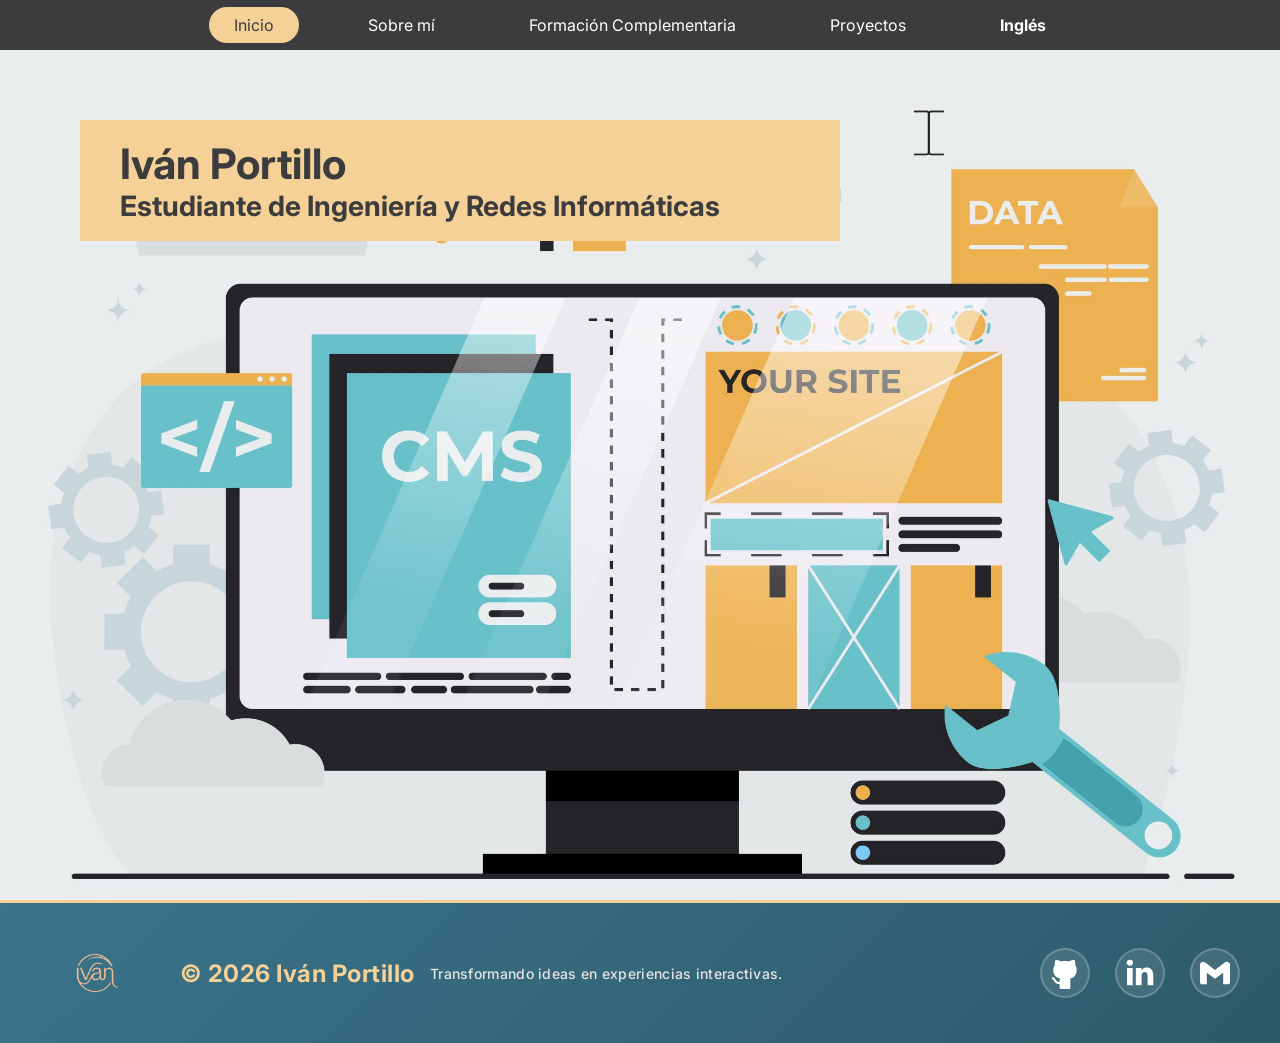
==== index.html @ 142f63dd "Primer commit de mi portafolio" ====
<!DOCTYPE html>
<html lang="es">
<head>
<meta charset="UTF-8">
<meta name="viewport" content="width=device-width, initial-scale=1.0">

<title>Portafolio</title>

<link href="https://fonts.googleapis.com/css2?family=Inter:wght@300;400;600;700&display=swap" rel="stylesheet">

<link rel="stylesheet" href="estilos/estilos.css">
</head>

<body class="homepage">

<header class="navegacion">

<nav class="menu">

<a href="index.html" class="activo">Inicio</a>
<a href="sobre-mi.html">Sobre mí</a>
<a href="formacion.html">Formación Complementaria</a>
<a href="proyectos.html">Proyectos</a>
<a href="index-en.html" class="lang-toggle" style="margin-left: 20px; font-weight: bold;">Inglés</a>

</nav>

</header>


<section id="inicio" class="seccion_inicio">

<div class="contenedor_inicio">

    <img src="imag/profile.png" alt="Profile" style="position: absolute; top: 20px; right: 20px; width: 80px; height: 80px; border-radius: 50%;">

    <div class="nombre">
    <h1>Iván Portillo</h1>
    <p>Estudiante de Ingeniería y Redes Informáticas</p>
    </div>

    <img src="imag/4849356.jpg" class="imagen_inicio">

</div>

</section>

<footer class="footer_pagina">

<div class="footer_contenedor">
    <div class="footer_info">
        <img src="imag/profile.png" alt="Profile" style="height: 60px; width: auto; border-radius: 50%; margin-right: 15px; vertical-align: middle;">
        <h3 class="footer_nombre">© 2026 Iván Portillo</h3>
        <p class="footer_slogan">Transformando ideas en experiencias interactivas.</p>
    </div>

    <div class="footer_enlaces">
        <a id="btn-github" class="btn-red-social" href="https://github.com/Ivan-Jr" title="GitHub">
            <svg width="32px" height="32px" viewBox="0 0 15 15" fill="currentColor" xmlns="http://www.w3.org/2000/svg">
            <path d="M9.35762 2.14496C8.13548 1.86102 6.86444 1.86102 5.6423 2.14497C4.93642 1.71169 4.39704 1.51286 4.00502 1.42909C3.79189 1.38354 3.62296 1.37216 3.4959 1.37556C3.43249 1.37725 3.38001 1.38261 3.33821 1.38905C3.31733 1.39226 3.29919 1.39573 3.28375 1.39911C3.27603 1.4008 3.26899 1.40247 3.26264 1.40408L3.25362 1.40643L3.2495 1.40756L3.24753 1.40811L3.24563 1.40865C3.24562 1.40865 3.24563 1.40864 3.24563 1.40865C3.2452 1.40884 3.24731 1.41452 3.38299 1.88895L3.24563 1.40865C3.1036 1.44926 2.9868 1.55061 2.92657 1.68549C2.75841 2.06202 2.66657 2.46816 2.65635 2.88041C2.64875 3.18677 2.68634 3.49199 2.76743 3.78633C2.55433 4.04445 2.3807 4.33349 2.25276 4.64407C2.08484 5.05173 1.99894 5.4885 1.99998 5.92939C2.00011 7.48194 2.45815 8.52582 3.23873 9.19657C3.78563 9.66653 4.45048 9.91658 5.11619 10.0598C5.00626 10.3652 4.97773 10.6883 4.99998 11.0176V11.6158C4.59263 11.7015 4.31135 11.6744 4.11082 11.6082C3.85884 11.525 3.66566 11.3578 3.48139 11.1175C3.38806 10.9959 3.30208 10.8623 3.21179 10.7161L3.15448 10.6228C3.08377 10.5073 3.00746 10.3828 2.93045 10.2692C2.73964 9.9878 2.45813 9.63616 2.00195 9.51639L1.51834 9.38942L1.2644 10.3566L1.74801 10.4836C1.82746 10.5045 1.93204 10.5786 2.10279 10.8304C2.16553 10.9229 2.22538 11.0206 2.29372 11.1321C2.31518 11.1671 2.33753 11.2036 2.36102 11.2417C2.45488 11.3936 2.56253 11.5627 2.68796 11.7262C2.94119 12.0563 3.28597 12.389 3.79742 12.5578C4.14883 12.6738 4.54603 12.7016 4.99998 12.6319V14.5C4.99998 14.7761 5.22384 15 5.49998 15H9.49998C9.77613 15 9.99998 14.7761 9.99998 14.5V10.9375C9.99998 10.6217 9.98623 10.333 9.89735 10.0636C10.5597 9.92381 11.2193 9.67353 11.7626 9.20319C12.5429 8.52773 13 7.47445 13 5.9125L13 5.91089C12.9975 5.13212 12.7242 4.38197 12.2325 3.78635C12.3136 3.492 12.3512 3.18678 12.3436 2.88041C12.3334 2.46816 12.2416 2.06202 12.0734 1.68549C12.0131 1.55057 11.8963 1.44921 11.7542 1.40861L11.6169 1.88937C11.7542 1.40861 11.7528 1.40821 11.7523 1.40807L11.7504 1.40752L11.7462 1.4064L11.7372 1.40405C11.7309 1.40245 11.7238 1.40078 11.7161 1.39909C11.7007 1.39571 11.6826 1.39225 11.6617 1.38904C11.6199 1.38261 11.5674 1.37725 11.504 1.37556C11.3769 1.37216 11.2079 1.38354 10.9947 1.42908C10.6026 1.51286 10.0633 1.71168 9.35762 2.14496Z"/>
            </svg>
        </a>

        <a id="btn-linkedin" class="btn-red-social" href="https://www.linkedin.com/in/iván-portillo-8489853b6?utm_source=share_via&utm_content=profile&utm_medium=member_android" title="LinkedIn">
            <svg fill="currentColor" width="32px" height="32px" viewBox="-2 -2 24 24" xmlns="http://www.w3.org/2000/svg" preserveAspectRatio="xMinYMin" class="jam jam-linkedin"><path d='M19.959 11.719v7.379h-4.278v-6.885c0-1.73-.619-2.91-2.167-2.91-1.182 0-1.886.796-2.195 1.565-.113.275-.142.658-.142 1.043v7.187h-4.28s.058-11.66 0-12.869h4.28v1.824l-.028.042h.028v-.042c.568-.875 1.583-2.126 3.856-2.126 2.815 0 4.926 1.84 4.926 5.792zM2.421.026C.958.026 0 .986 0 2.249c0 1.235.93 2.224 2.365 2.224h.028c1.493 0 2.42-.989 2.42-2.224C4.787.986 3.887.026 2.422.026zM.254 19.098h4.278V6.229H.254v12.869z' /></svg>
        </a>

        <a id="btn-correo" class="btn-red-social" href="mailto:portilloivan919@gmail.com" title="Email">
            <svg fill="currentColor" width="32px" height="32px" viewBox="0 0 32 32" version="1.1" xmlns="http://www.w3.org/2000/svg">
            <title>gmail</title>
            <path d="M30.996 7.824v17.381c0 0 0 0 0 0.001 0 1.129-0.915 2.044-2.044 2.044-0 0-0 0-0.001 0h-4.772v-11.587l-8.179 6.136-8.179-6.136v11.588h-4.772c0 0 0 0-0 0-1.129 0-2.044-0.915-2.044-2.044 0-0 0-0.001 0-0.001v0-17.381c0-0 0-0.001 0-0.001 0-1.694 1.373-3.067 3.067-3.067 0.694 0 1.334 0.231 1.848 0.619l-0.008-0.006 10.088 7.567 10.088-7.567c0.506-0.383 1.146-0.613 1.84-0.613 1.694 0 3.067 1.373 3.067 3.067v0z"></path>
            </svg>
        </a>
    </div>
</div>

</footer>

<script src="scripts.js"></script>

</body>
</html>
---- estilos/estilos.css ----
:root{
    --blanco:#FFFFFF;
    --negro:#3C3B3D;
    --amarillo:#F5D197;
    --azul:#3A748A;
    --gris-suave:#F2EFEB;
}

*{
    margin:0;
    padding:0;
    box-sizing:border-box;
    font-family:'Inter',sans-serif;
}

body{
    background-image: url("../imag/Fondo_all.png");
    background-position: center;
    background-repeat: no-repeat;
    background-attachment: fixed;
    background-size: cover;
    background-color: #fff;
    color:var(--negro);
    min-height:100vh;
}

html, body{
    min-height:100%;
}

body.homepage{
    background-image: none !important;
    background-color: #fff !important;
}

/* NAV */

.navegacion{
    background:var(--negro);
    padding:15px;
    display:flex;
    justify-content:center;
    position:fixed;
    width:100%;
    top:0;
    z-index:1000;
}

.menu a{
    color:white;
    text-decoration:none;
    margin:0 20px;
    padding:8px 25px;
    border-radius:20px;
}

.menu .activo{
    background:var(--amarillo);
    color:var(--negro);
}

/* INICIO */

.seccion_inicio{
    height:100vh;
    display:flex;
    flex-direction:column;
    justify-content:space-between;
    position:relative;
    overflow:hidden;
}

.contenedor_inicio{
    position:relative;
    height:100%;
    display:flex;
    align-items:center;
    padding-left:80px;
}

.nombre{
    position:absolute;
    left:80px;
    top:120px;
    background:var(--amarillo);
    padding:18px 120px 18px 40px;
    font-weight:700;
    font-size:28px;
    z-index:2;
}

.imagen_inicio{
    position:absolute;
    top:-40px;
    left:0;
    display:flex;
    justify-content:center !important;
    align-items:center;
    width:100%;
    z-index:0;
}

.footer_pagina{
    background:linear-gradient(135deg, var(--azul) 0%, #2d5a6a 100%);
    color:white;
    display:flex;
    justify-content:center;
    align-items:center;
    padding:40px;
    z-index:20;
    border-top:3px solid var(--amarillo);
    width:100%;
}

.footer_contenedor{
    display:flex;
    justify-content:space-between;
    align-items:center;
    gap:60px;
    max-width:1200px;
    width:100%;
}

.footer_info{
    display:flex;
    align-items:center;
    gap:15px;
}

.footer_info img{
    height: 70px;
    width: auto;
    border-radius: 50%;
    display: block;
}

.footer_nombre{
    font-size:24px;
    font-weight:700;
    color:var(--amarillo);
    margin:0;
    letter-spacing:0.5px;
}

.footer_slogan{
    font-size:14px;
    font-weight:500;
    color:#E8E4E0;
    margin:0;
    letter-spacing:0.3px;
}

.footer_enlaces{
    display:flex;
    gap:25px;
    align-items:center;
}

.btn-red-social{
    display:flex;
    align-items:center;
    justify-content:center;
    width:50px;
    height:50px;
    background:rgba(255,255,255,0.1);
    border:2px solid rgba(255,255,255,0.2);
    border-radius:50%;
    cursor:pointer;
    transition:all 0.3s ease;
    color:white;
    text-decoration:none;
}

.btn-red-social:hover{
    background:var(--amarillo);
    color:var(--azul);
    border-color:var(--amarillo);
    transform:translateY(-3px);
    box-shadow:0 8px 20px rgba(245, 209, 151, 0.3);
}

.btn-red-social svg{
    display:flex;
    align-items:center;
    justify-content:center;
}

@media(max-width:768px){
    .footer_contenedor{
        flex-direction:column;
        gap:30px;
        text-align:center;
    }
    
    .footer_pagina{
        padding:30px 20px;
    }
    
    .footer_enlaces{
        justify-content:center;
    }
}

/* SOBRE MI */

.seccion_sobremi{
    background:transparent;
    padding:90px 7% 65px;
    position:relative;
    overflow:hidden;
}

.titulo_superior_sobre{
    display:flex;
    justify-content:flex-end;
    margin-bottom:38px;
}

.titulo_seccion{
    background:var(--amarillo);
    color:var(--negro);
    padding:14px 30px;
    border-radius:16px;
    font-size:18px;
    font-weight:800;
    letter-spacing:0.5px;
}

.sobre_principal{
    display:grid;
    grid-template-columns:340px minmax(320px, 1fr);
    gap:58px;
    align-items:center;
}

.sobre_visual{
    position:relative;
    width:340px;
    height:340px;
}

.bloque_amarillo{
    position:absolute;
    top:20px;
    left:34px;
    width:258px;
    height:252px;
    background:var(--amarillo);
    z-index:1;
}

.bloque_azul{
    position:absolute;
    left:0;
    bottom:18px;
    width:312px;
    height:135px;
    background:var(--azul);
    border-radius:14px;
    z-index:1;
}

.marco_foto{
    position:absolute;
    top:52px;
    left:18px;
    width:235px;
    height:235px;
    background:var(--blanco);
    border-radius:34px;
    overflow:hidden;
    z-index:3;
    box-shadow:0 10px 30px rgba(0,0,0,0.08);
}

.marco_foto img{
    width:100%;
    height:100%;
    object-fit:cover;
}

.btn-descargar-cv{
    position:absolute;
    left:80px;
    bottom:32px;
    z-index:4;
    background:#E7E7E7;
    color:var(--negro);
    text-decoration:none;
    padding:10px 28px;
    border-radius:6px;
    font-size:15px;
    font-weight:500;
    transition:0.25s ease;
}

.btn-descargar-cv:hover{
    transform:translateY(-2px);
    background:var(--blanco);
}

.sobre_texto{
    max-width:560px;
    background:rgba(255, 255, 255, 0.88);
    padding:24px;
    border-radius:12px;
    backdrop-filter:blur(4px);
}

.sobre_texto h3{
    color:#355968;
    font-size:22px;
    margin-bottom:16px;
    font-weight:700;
}

.sobre_texto p{
    font-size:clamp(14px, 2vw, 22px);
    line-height:1.18;
    max-width:560px;
}

.sobre_texto_inferior{
    margin-top:42px;
    max-width:1090px;
    font-size: 1.4rem !important;
    background:rgba(255, 255, 255, 0.88);
    padding:28px;
    border-radius:12px;
    backdrop-filter:blur(4px);
}

.sobre_texto_inferior p{
    line-height:1.28;
    margin-bottom:4px;
}

.franja_sobre{
    width:88%;
    height:42px;
    background:var(--azul);
    margin-top:48px;
}

/* BLOQUES GENERALES */

.seccion_rol,
.seccion_habilidades,
.seccion_valor{
    padding:85px 7%;
}

.seccion_rol{
    background:transparent;
}

.seccion_habilidades{
    background:transparent;
}

.seccion_valor{
    background:transparent;
}

.encabezado_bloque{
    margin-bottom:34px;
    background:rgba(255, 255, 255, 0.88);
    padding:16px 20px;
    border-radius:12px;
    backdrop-filter:blur(4px);
    width:fit-content;
}

.etiqueta_bloque{
    display:inline-block;
    background:var(--amarillo);
    color:var(--negro);
    padding:8px 16px;
    border-radius:999px;
    font-size:13px;
    font-weight:700;
    letter-spacing:0.6px;
    margin-bottom:14px;
}

.encabezado_bloque h2{
    font-size:34px;
    line-height:1.1;
    color:var(--negro);
}

/* ROL */

.grid_rol{
    display:grid;
    grid-template-columns:repeat(auto-fit, minmax(230px, 1fr));
    gap:24px;
}

.card_rol{
    background:var(--blanco);
    border-radius:22px;
    padding:28px 24px;
    border:1px solid rgba(60,59,61,0.08);
    box-shadow:0 14px 28px rgba(0,0,0,0.05);
    transition:0.28s ease;
}

.card_rol:hover{
    transform:translateY(-6px);
}

.numero_rol{
    width:50px;
    height:50px;
    background:var(--amarillo);
    color:var(--negro);
    border-radius:14px;
    display:flex;
    align-items:center;
    justify-content:center;
    font-weight:800;
    margin-bottom:18px;
}

.card_rol h3{
    color:var(--azul);
    font-size:20px;
    margin-bottom:12px;
}

.card_rol p{
    font-size:15px;
    line-height:1.65;
    color:var(--negro);
}

/* HABILIDADES */

.grid_habilidades{
    display:grid;
    grid-template-columns:repeat(auto-fit, minmax(250px, 1fr));
    gap:24px;
}

.card_habilidad{
    background:var(--blanco);
    border-radius:22px;
    padding:26px 22px;
    box-shadow:0 14px 28px rgba(0,0,0,0.05);
    border-top:6px solid var(--azul);
}

.card_habilidad:nth-child(even){
    border-top:6px solid var(--amarillo);
}

.card_habilidad h3{
    color:var(--negro);
    font-size:20px;
    margin-bottom:18px;
}

.lista_tags{
    list-style:none;
    display:flex;
    flex-wrap:wrap;
    gap:12px;
}

.lista_tags li{
    background:#F5F5F5;
    border:1px solid rgba(60,59,61,0.08);
    border-radius:999px;
    padding:10px 14px;
    font-size:14px;
    color:var(--negro);
}

/* VALOR */

.grid_valor{
    display:grid;
    grid-template-columns:repeat(auto-fit, minmax(260px, 1fr));
    gap:24px;
}

.card_valor{
    background:linear-gradient(180deg, rgba(245,209,151,0.35) 0%, rgba(255,255,255,1) 100%);
    border:1px solid rgba(60,59,61,0.08);
    border-radius:22px;
    padding:28px 24px;
    box-shadow:0 12px 26px rgba(0,0,0,0.05);
}

.card_valor h3{
    color:var(--azul);
    font-size:20px;
    margin-bottom:12px;
}

.card_valor p{
    font-size:15px;
    line-height:1.7;
}

/* RESPONSIVE */

@media (max-width: 980px){

    .sobre_principal{
        grid-template-columns:1fr;
        gap:40px;
    }

    .sobre_visual{
        margin:0 auto;
    }

    .sobre_texto{
        max-width:100%;
    }

    .sobre_texto p{
        max-width:100%;
    }

    .franja_sobre{
        width:100%;
    }
}

@media (max-width: 768px){

    .contenedor_inicio{
        padding-left:30px;
    }

    .nombre{
        left:30px;
        padding:16px 70px 16px 24px;
        font-size:22px;
    }

    .footer_inicio{
        flex-direction:column;
        gap:20px;
        align-items:flex-start;
    }

    .rol{
        font-size:22px;
    }

    .seccion_sobremi,
    .seccion_rol,
    .seccion_habilidades,
    .seccion_valor{
        padding:80px 5%;
    }

    .titulo_superior_sobre{
        justify-content:center;
    }

    .titulo_seccion{
        font-size:16px;
        text-align:center;
    }

    .sobre_visual{
        width:300px;
        height:320px;
    }

    .bloque_amarillo{
        width:230px;
        height:230px;
        left:30px;
    }

    .bloque_azul{
        width:280px;
        height:125px;
    }

    .marco_foto{
        width:210px;
        height:210px;
    }

    .btn-descargar-cv{
        left:70px;
        bottom:30px;
    }

    .encabezado_bloque h2{
        font-size:28px;
    }
}

@media (max-width: 480px){

    .menu a{
        margin:0 8px;
        padding:8px 16px;
    }

    .sobre_visual{
        transform:scale(0.92);
        transform-origin:center;
        margin-left:auto;
        margin-right:auto;
    }

    .sobre_texto p{
        font-size:18px;
        line-height:1.3;
    }

    .sobre_texto_inferior p{
        font-size:17px;
    }

    .encabezado_bloque h2{
        font-size:24px;
    }
}
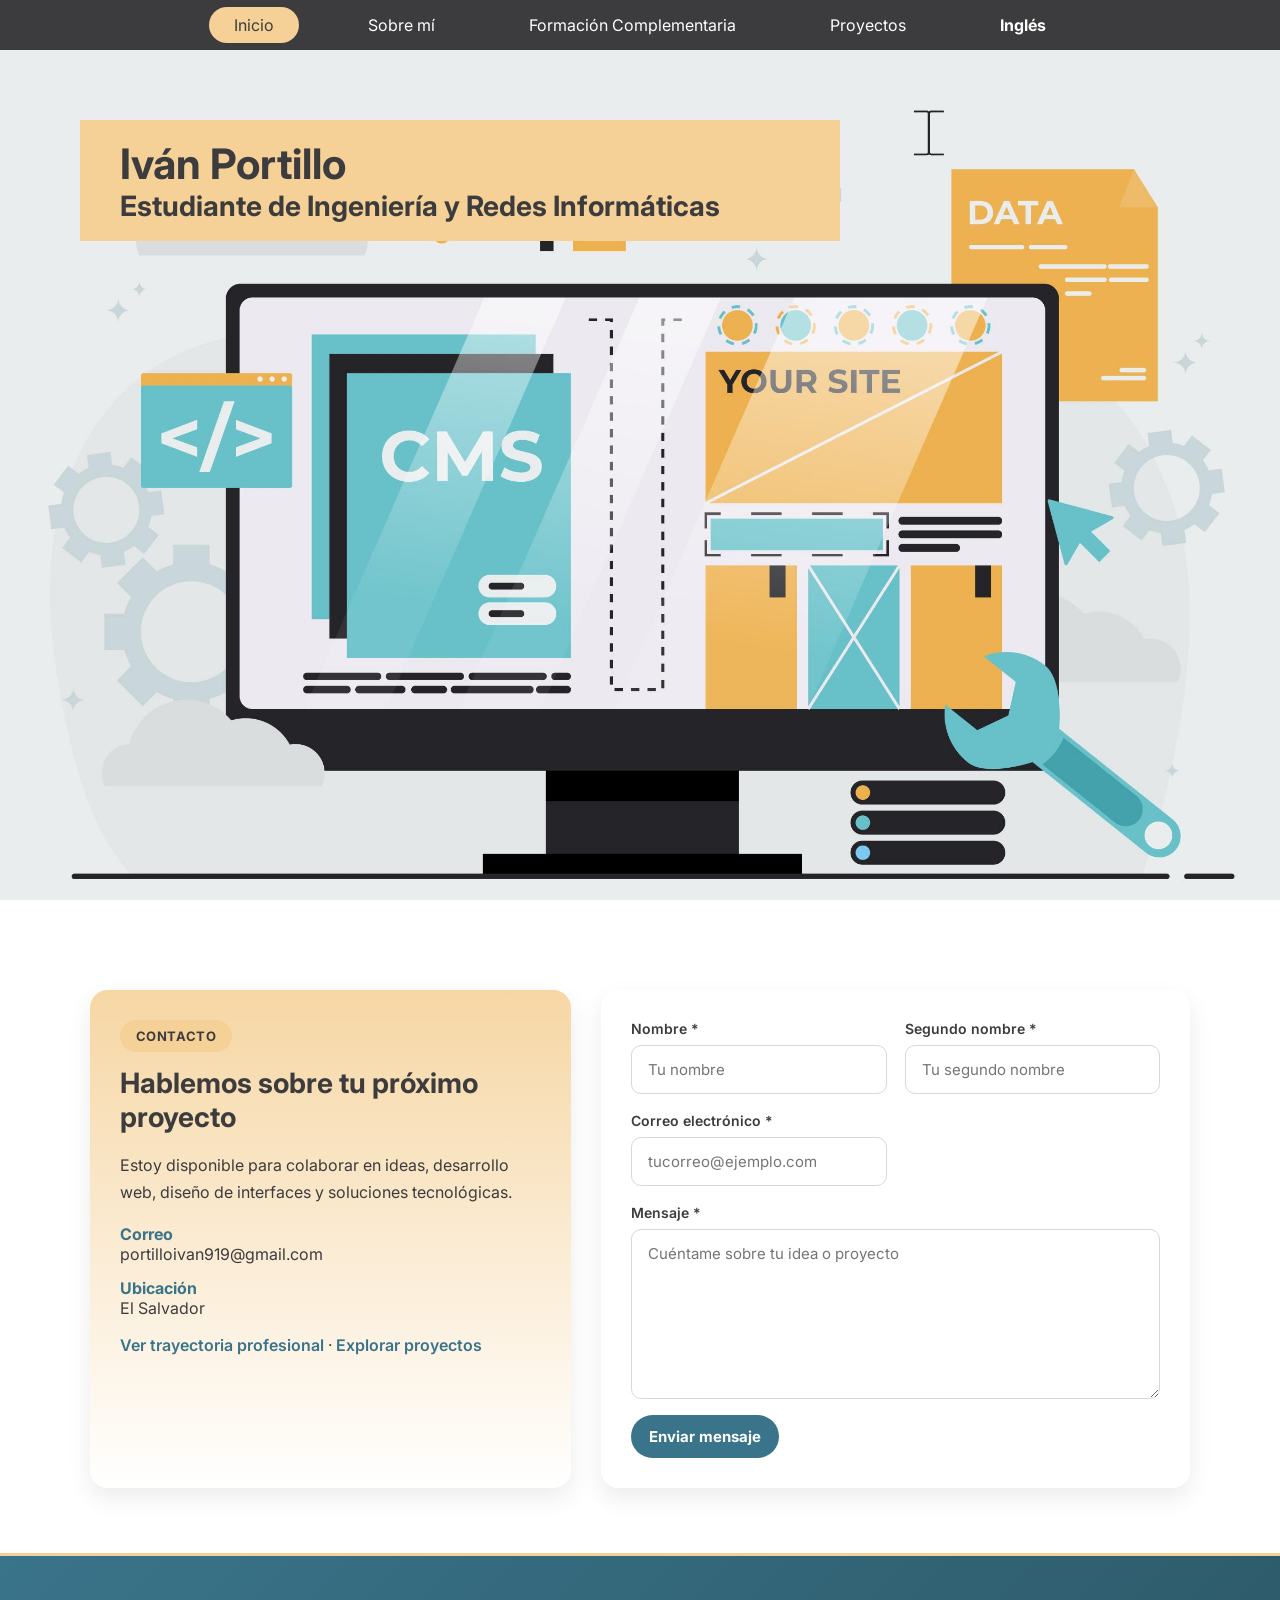
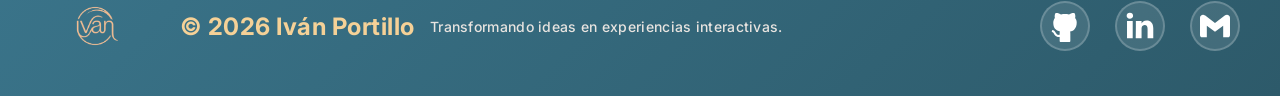
==== commit 334cc562: "Contacto directo y mejoras de requerimientos finales" ====
--- a/index.html
+++ b/index.html
@@ -3,8 +3,11 @@
 <head>
 <meta charset="UTF-8">
 <meta name="viewport" content="width=device-width, initial-scale=1.0">
+<meta name="description" content="Portafolio profesional de Iván Portillo, estudiante de Ingeniería y Redes Informáticas especializado en desarrollo web, diseño de interfaces y programación.">
+<meta name="keywords" content="Iván Portillo, portafolio profesional, desarrollo web, programación, frontend, diseño de interfaces, redes informáticas, tecnología">
+<meta name="author" content="Iván Portillo">
 
-<title>Portafolio</title>
+<title>Iván Portillo | Portafolio Profesional</title>
 
 <link href="https://fonts.googleapis.com/css2?family=Inter:wght@300;400;600;700&display=swap" rel="stylesheet">
 
@@ -32,17 +35,65 @@
 
 <div class="contenedor_inicio">
 
-    <img src="imag/profile.png" alt="Profile" style="position: absolute; top: 20px; right: 20px; width: 80px; height: 80px; border-radius: 50%;">
+    <img src="imag/profile.png" alt="Foto de perfil de Iván Portillo" style="position: absolute; top: 20px; right: 20px; width: 80px; height: 80px; border-radius: 50%;">
 
     <div class="nombre">
     <h1>Iván Portillo</h1>
     <p>Estudiante de Ingeniería y Redes Informáticas</p>
     </div>
 
-    <img src="imag/4849356.jpg" class="imagen_inicio">
+    <img src="imag/4849356.jpg" class="imagen_inicio" alt="Ilustración de tecnología relacionada con el desarrollo web">
 
 </div>
 
+</section>
+
+<section id="contacto" class="seccion_contacto">
+    <div class="contenedor_contacto">
+        <div class="info_contacto">
+            <span class="etiqueta_bloque">CONTACTO</span>
+            <h3>Hablemos sobre tu próximo proyecto</h3>
+            <p>Estoy disponible para colaborar en ideas, desarrollo web, diseño de interfaces y soluciones tecnológicas.</p>
+            <div class="contacto_item">
+                <div>
+                    <strong>Correo</strong>
+                    <span>portilloivan919@gmail.com</span>
+                </div>
+            </div>
+            <div class="contacto_item">
+                <div>
+                    <strong>Ubicación</strong>
+                    <span>El Salvador</span>
+                </div>
+            </div>
+            <p><a href="sobre-mi.html#trayectoria" style="color:var(--azul); font-weight:600; text-decoration:none;">Ver trayectoria profesional</a> · <a href="proyectos.html" style="color:var(--azul); font-weight:600; text-decoration:none;">Explorar proyectos</a></p>
+        </div>
+
+        <div class="formulario_contacto">
+            <form id="contact-form" method="POST" action="https://formspree.io/f/mzdqlvqv">
+                <div class="grid_formulario">
+                    <div class="campo_form">
+                        <label for="nombre">Nombre *</label>
+                        <input type="text" id="nombre" name="nombre" placeholder="Tu nombre" required>
+                    </div>
+                    <div class="campo_form">
+                        <label for="segundo_nombre">Segundo nombre *</label>
+                        <input type="text" id="segundo_nombre" name="segundo_nombre" placeholder="Tu segundo nombre" required>
+                    </div>
+                    <div class="campo_form">
+                        <label for="email">Correo electrónico *</label>
+                        <input type="email" id="email" name="email" placeholder="tucorreo@ejemplo.com" required>
+                    </div>
+                </div>
+                <div class="campo_form" style="margin-top:18px;">
+                    <label for="mensaje">Mensaje *</label>
+                    <textarea id="mensaje" name="mensaje" placeholder="Cuéntame sobre tu idea o proyecto" required></textarea>
+                </div>
+                <button type="submit" class="btn-enviar">Enviar mensaje</button>
+                <p id="form-message" class="mensaje-form" aria-live="polite"></p>
+            </form>
+        </div>
+    </div>
 </section>
 
 <footer class="footer_pagina">
--- a/estilos/estilos.css
+++ b/estilos/estilos.css
@@ -346,7 +346,8 @@
 
 .seccion_rol,
 .seccion_habilidades,
-.seccion_valor{
+.seccion_valor,
+.seccion_trayectoria{
     padding:85px 7%;
 }
 
@@ -358,7 +359,8 @@
     background:transparent;
 }
 
-.seccion_valor{
+.seccion_valor,
+.seccion_trayectoria{
     background:transparent;
 }
 
@@ -504,9 +506,253 @@
     line-height:1.7;
 }
 
+/* CONTACTO RAPIDO */
+
+.seccion_contacto{
+    padding:90px 7% 65px;
+    background:transparent;
+}
+
+.contenedor_contacto{
+    display:grid;
+    grid-template-columns:0.9fr 1.1fr;
+    gap:30px;
+    align-items:stretch;
+}
+
+.info_contacto{
+    background:linear-gradient(180deg, rgba(245,209,151,0.88), rgba(255,255,255,0.94));
+    border-radius:18px;
+    padding:30px;
+    box-shadow:0 10px 24px rgba(0,0,0,0.08);
+}
+
+.info_contacto h3{
+    font-size:28px;
+    margin-bottom:18px;
+    color:var(--negro);
+}
+
+.info_contacto p{
+    font-size:16px;
+    line-height:1.7;
+    color:var(--negro);
+    margin-bottom:18px;
+}
+
+.contacto_item{
+    display:flex;
+    align-items:flex-start;
+    gap:12px;
+    margin-bottom:14px;
+    color:var(--negro);
+}
+
+.contacto_item strong{
+    display:block;
+    color:var(--azul);
+}
+
+.formulario_contacto{
+    background:rgba(255,255,255,0.92);
+    border-radius:18px;
+    padding:30px;
+    box-shadow:0 10px 24px rgba(0,0,0,0.08);
+}
+
+.grid_formulario{
+    display:grid;
+    grid-template-columns:1fr 1fr;
+    gap:18px;
+}
+
+.campo_form{
+    display:flex;
+    flex-direction:column;
+    gap:8px;
+}
+
+.campo_form label{
+    font-size:14px;
+    font-weight:600;
+    color:var(--negro);
+}
+
+.campo_form input,
+.campo_form textarea{
+    width:100%;
+    padding:14px 16px;
+    border:1px solid #d8d8d8;
+    border-radius:10px;
+    font-size:15px;
+    color:var(--negro);
+    background:#fff;
+}
+
+.campo_form textarea{
+    min-height:170px;
+    resize:vertical;
+}
+
+.campo_form input:focus,
+.campo_form textarea:focus{
+    outline:none;
+    border-color:var(--azul);
+    box-shadow:0 0 0 3px rgba(58,116,138,0.12);
+}
+
+.campo-error{
+    border-color:#c0392b !important;
+}
+
+.mensaje-form{
+    display:none;
+    margin-top:14px;
+    padding:12px 14px;
+    border-radius:10px;
+    font-size:14px;
+}
+
+.mensaje-form.error{
+    display:block;
+    background:#fdecea;
+    color:#b42318;
+}
+
+.mensaje-form.success{
+    display:block;
+    background:#e7f7ed;
+    color:#1f7a45;
+}
+
+.btn-enviar{
+    margin-top:16px;
+    background:var(--azul);
+    color:white;
+    border:none;
+    padding:12px 18px;
+    border-radius:999px;
+    font-size:15px;
+    font-weight:700;
+    cursor:pointer;
+    transition:0.3s ease;
+}
+
+.btn-enviar:hover{
+    background:var(--amarillo);
+    color:var(--negro);
+}
+
+/* PROYECTOS */
+
+.proyecto_detalles{
+    list-style:none;
+    margin:16px 0 0;
+    display:grid;
+    gap:8px;
+}
+
+.proyecto_detalles li{
+    font-size:13px;
+    line-height:1.5;
+    color:#444;
+}
+
+.proyecto_detalles strong{
+    color:var(--azul);
+}
+
+.proyecto_links{
+    display:flex;
+    flex-wrap:wrap;
+    gap:10px;
+    margin-top:16px;
+}
+
+.proyecto_links a{
+    display:inline-flex;
+    align-items:center;
+    justify-content:center;
+    background:var(--azul);
+    color:white;
+    text-decoration:none;
+    padding:10px 14px;
+    border-radius:10px;
+    font-size:13px;
+    font-weight:600;
+}
+
+.proyecto_links a:hover{
+    background:var(--amarillo);
+    color:var(--negro);
+}
+
+/* TRAYECTORIA Y TESTIMONIOS */
+
+.grid_trayectoria,
+.grid_testimonios{
+    display:grid;
+    grid-template-columns:repeat(auto-fit, minmax(260px, 1fr));
+    gap:24px;
+}
+
+.card_trayectoria,
+.card_testimonio{
+    background:var(--blanco);
+    border-radius:18px;
+    padding:26px 22px;
+    box-shadow:0 12px 26px rgba(0,0,0,0.06);
+}
+
+.card_trayectoria h3,
+.card_testimonio h3{
+    color:var(--azul);
+    font-size:18px;
+    margin-bottom:10px;
+}
+
+.card_trayectoria p,
+.card_testimonio p{
+    font-size:15px;
+    line-height:1.7;
+}
+
+.card_testimonio blockquote{
+    font-size:15px;
+    line-height:1.7;
+    color:var(--negro);
+    margin-bottom:14px;
+}
+
+.card_testimonio span{
+    display:block;
+    font-size:13px;
+    color:#666;
+}
+
 /* RESPONSIVE */
 
 @media (max-width: 980px){
+
+    .navegacion{
+        padding:12px 10px;
+    }
+
+    .menu{
+        display:flex;
+        flex-wrap:wrap;
+        justify-content:center;
+        gap:6px;
+    }
+
+    .menu a{
+        margin:0;
+        padding:8px 12px;
+    }
+
+    .contenedor_contacto{
+        grid-template-columns:1fr;
+    }
 
     .sobre_principal{
         grid-template-columns:1fr;
@@ -532,20 +778,61 @@
 
 @media (max-width: 768px){
 
+    body{
+        background-attachment:scroll;
+    }
+
+    .seccion_inicio{
+        height:auto;
+        min-height:100vh;
+    }
+
     .contenedor_inicio{
-        padding-left:30px;
+        padding:150px 20px 50px;
+        min-height:100vh;
+        display:flex;
+        flex-direction:column;
+        justify-content:center;
+        align-items:center;
+        text-align:center;
     }
 
     .nombre{
-        left:30px;
-        padding:16px 70px 16px 24px;
+        position:relative;
+        left:auto;
+        top:auto;
+        width:min(100%, 520px);
+        padding:16px 24px;
         font-size:22px;
     }
 
-    .footer_inicio{
+    .imagen_inicio{
+        position:relative;
+        top:auto;
+        left:auto;
+        width:100%;
+        max-width:520px;
+        height:auto;
+        margin-top:18px;
+    }
+
+    .footer_pagina{
+        padding:30px 20px;
+    }
+
+    .footer_contenedor{
         flex-direction:column;
-        gap:20px;
-        align-items:flex-start;
+        gap:30px;
+        text-align:center;
+    }
+
+    .footer_info{
+        flex-direction:column;
+        align-items:center;
+    }
+
+    .footer_enlaces{
+        justify-content:center;
     }
 
     .rol{
@@ -555,8 +842,14 @@
     .seccion_sobremi,
     .seccion_rol,
     .seccion_habilidades,
-    .seccion_valor{
+    .seccion_valor,
+    .seccion_trayectoria,
+    .seccion_contacto{
         padding:80px 5%;
+    }
+
+    .grid_formulario{
+        grid-template-columns:1fr;
     }
 
     .titulo_superior_sobre{
@@ -590,8 +883,14 @@
     }
 
     .btn-descargar-cv{
-        left:70px;
+        left:50%;
         bottom:30px;
+        transform:translateX(-50%);
+        white-space:nowrap;
+    }
+
+    .sobre_texto_inferior{
+        font-size:clamp(1rem, 2.2vw, 1.3rem) !important;
     }
 
     .encabezado_bloque h2{
@@ -602,8 +901,14 @@
 @media (max-width: 480px){
 
     .menu a{
-        margin:0 8px;
-        padding:8px 16px;
+        margin:0 4px;
+        padding:7px 10px;
+        font-size:0.9rem;
+    }
+
+    .nombre{
+        padding:14px 18px;
+        font-size:18px;
     }
 
     .sobre_visual{
@@ -614,15 +919,24 @@
     }
 
     .sobre_texto p{
-        font-size:18px;
-        line-height:1.3;
+        font-size:16px;
+        line-height:1.35;
     }
 
     .sobre_texto_inferior p{
-        font-size:17px;
+        font-size:15px;
+        line-height:1.5;
     }
 
     .encabezado_bloque h2{
         font-size:24px;
     }
+
+    .footer_nombre{
+        font-size:20px;
+    }
+
+    .footer_slogan{
+        font-size:12px;
+    }
 }
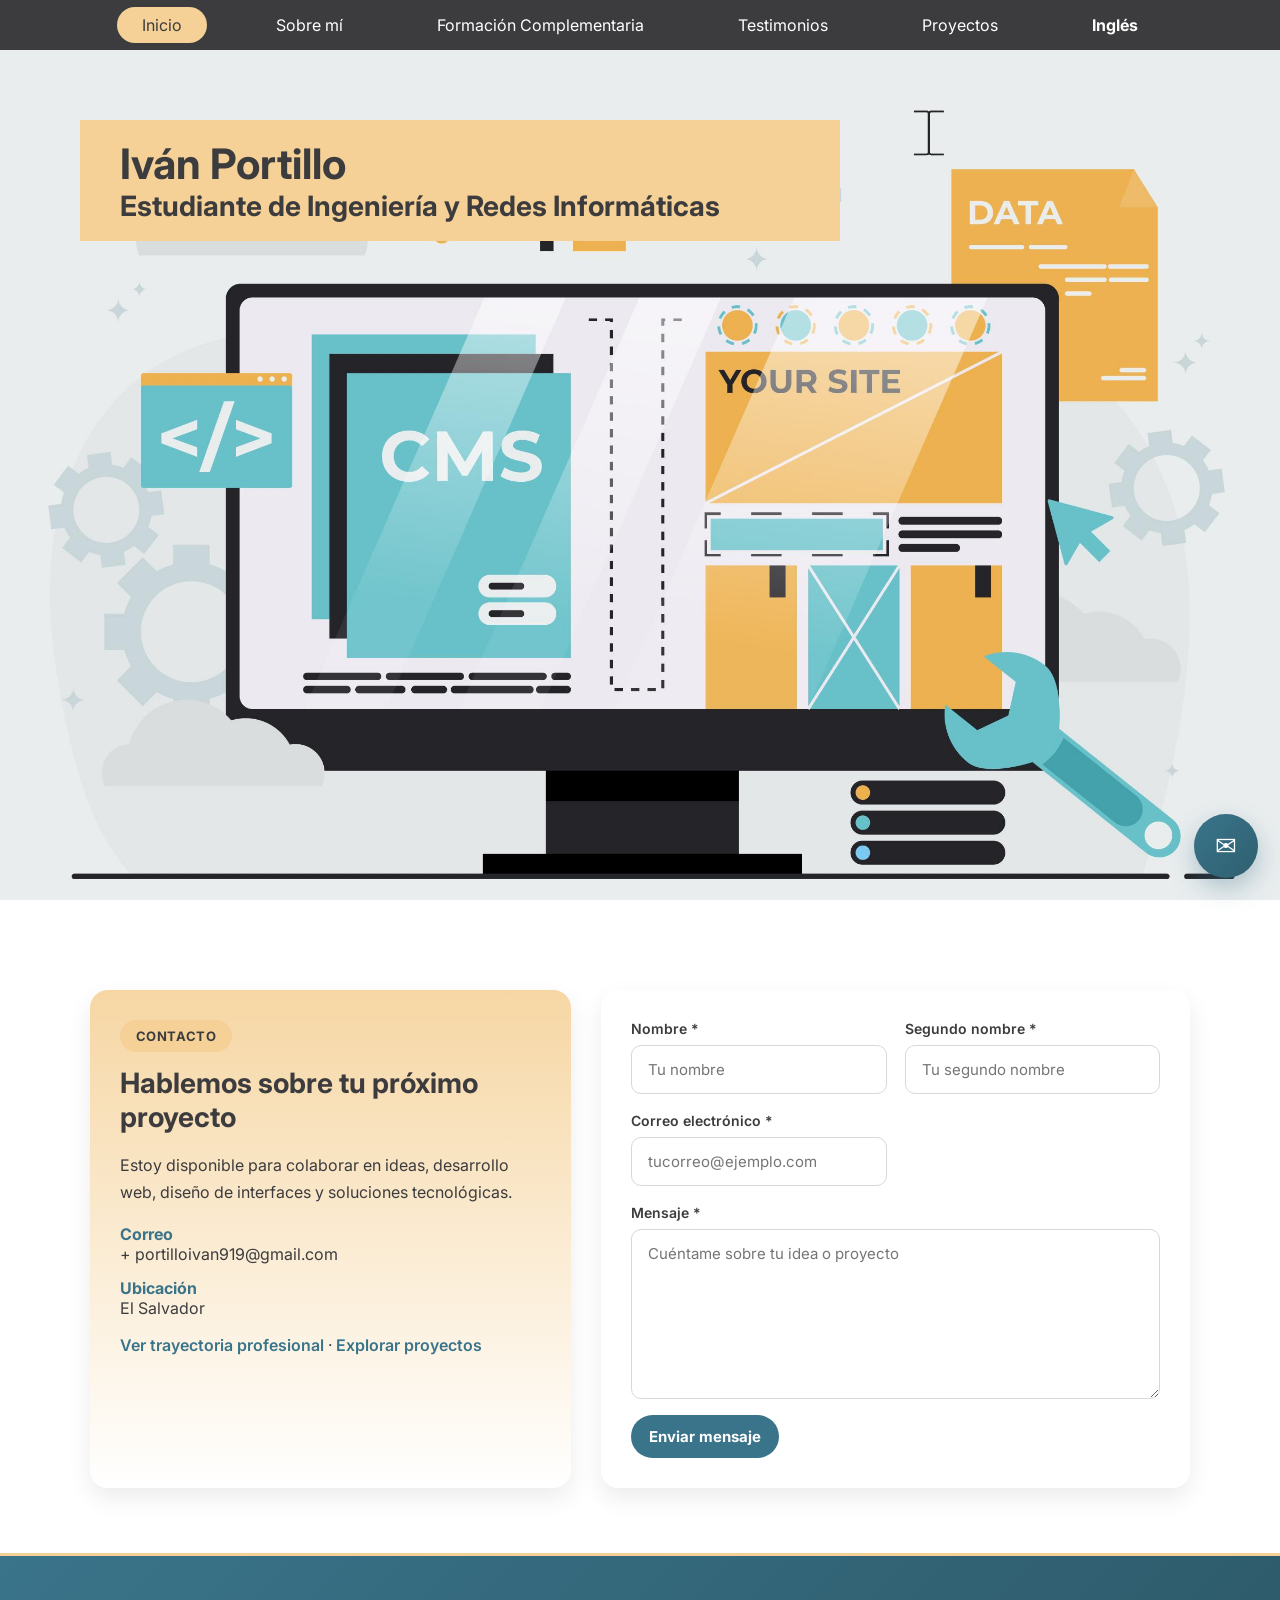
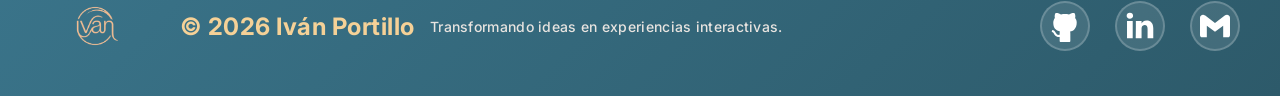
==== commit b4024c2c: "Apartado Testimonio y pdfs subidos" ====
--- a/index.html
+++ b/index.html
@@ -23,6 +23,7 @@
 <a href="index.html" class="activo">Inicio</a>
 <a href="sobre-mi.html">Sobre mí</a>
 <a href="formacion.html">Formación Complementaria</a>
+<a href="testimonios.html">Testimonios</a>
 <a href="proyectos.html">Proyectos</a>
 <a href="index-en.html" class="lang-toggle" style="margin-left: 20px; font-weight: bold;">Inglés</a>
 
@@ -56,7 +57,7 @@
             <p>Estoy disponible para colaborar en ideas, desarrollo web, diseño de interfaces y soluciones tecnológicas.</p>
             <div class="contacto_item">
                 <div>
-                    <strong>Correo</strong>
+                    <strong>Correo</strong>+
                     <span>portilloivan919@gmail.com</span>
                 </div>
             </div>
--- a/estilos/estilos.css
+++ b/estilos/estilos.css
@@ -22,10 +22,17 @@
     background-color: #fff;
     color:var(--negro);
     min-height:100vh;
+    display:flex;
+    flex-direction:column;
 }
 
 html, body{
     min-height:100%;
+}
+
+main{
+    flex:1 0 auto;
+    width:100%;
 }
 
 body.homepage{
@@ -110,6 +117,8 @@
     z-index:20;
     border-top:3px solid var(--amarillo);
     width:100%;
+    margin-top:auto;
+    flex-shrink:0;
 }
 
 .footer_contenedor{
@@ -207,7 +216,7 @@
     background:transparent;
     padding:90px 7% 65px;
     position:relative;
-    overflow:hidden;
+    overflow:visible;
 }
 
 .titulo_superior_sobre{
@@ -349,6 +358,8 @@
 .seccion_valor,
 .seccion_trayectoria{
     padding:85px 7%;
+    overflow:visible;
+    min-height:0;
 }
 
 .seccion_rol{
@@ -730,6 +741,339 @@
     color:#666;
 }
 
+.document-card{
+    display:flex;
+    flex-direction:column;
+    gap:16px;
+    align-items:stretch;
+    text-align:center;
+    min-height:100%;
+}
+
+.document-preview{
+    min-height:220px;
+    padding:18px;
+    display:flex;
+    flex-direction:column;
+    align-items:center;
+    justify-content:center;
+    gap:10px;
+    background:linear-gradient(180deg, #f7f7f7, #eef5f8);
+    border:1px solid #e5e5e5;
+    border-radius:14px;
+    color:var(--azul);
+    font-weight:600;
+}
+
+.document-preview span{
+    display:inline-flex;
+    align-items:center;
+    justify-content:center;
+    width:52px;
+    height:52px;
+    border-radius:12px;
+    background:var(--amarillo);
+    color:var(--negro);
+    font-size:12px;
+    letter-spacing:0.1em;
+}
+
+.document-preview strong{
+    font-size:16px;
+    word-break:break-word;
+    line-height:1.4;
+}
+
+.document-open-btn{
+    width:100%;
+    display:inline-flex;
+    align-items:center;
+    justify-content:center;
+    padding:12px 16px;
+    border:none;
+    border-radius:12px;
+    background:var(--azul);
+    color:#fff;
+    font-size:15px;
+    font-weight:600;
+    cursor:pointer;
+    transition:transform 0.2s ease, background 0.2s ease;
+}
+
+.document-open-btn:hover{
+    background:#2d5a6a;
+    transform:translateY(-1px);
+}
+
+.document-modal{
+    position:fixed;
+    inset:0;
+    background:rgba(0,0,0,0.78);
+    display:none;
+    align-items:center;
+    justify-content:center;
+    z-index:3000;
+    padding:24px;
+}
+
+.document-modal.is-open{
+    display:flex;
+}
+
+.document-modal-panel{
+    width:min(980px, 100%);
+    max-height:90vh;
+    background:#fff;
+    border-radius:16px;
+    overflow:hidden;
+    box-shadow:0 18px 40px rgba(0,0,0,0.3);
+}
+
+@media (max-width: 640px){
+    .document-preview{
+        min-height:180px;
+    }
+
+    .document-preview strong{
+        font-size:15px;
+    }
+
+    .document-modal-body{
+        padding:12px;
+    }
+
+    .document-modal-preview{
+        min-height:60vh;
+    }
+
+    .document-modal-actions{
+        justify-content:center;
+    }
+}
+.document-modal-header{
+    display:flex;
+    align-items:center;
+    justify-content:space-between;
+    padding:16px 18px;
+    background:#f7f7f7;
+    border-bottom:1px solid #ececec;
+}
+
+.document-modal-header h3{
+    font-size:16px;
+    color:var(--negro);
+}
+
+.document-modal-close{
+    border:none;
+    background:transparent;
+    color:var(--negro);
+    font-size:26px;
+    cursor:pointer;
+}
+
+.document-modal-body{
+    padding:18px;
+    display:flex;
+    flex-direction:column;
+    gap:12px;
+}
+
+.document-modal-preview{
+    width:100%;
+    min-height:70vh;
+    border:none;
+    background:#fff;
+}
+
+.document-modal-actions{
+    display:flex;
+    justify-content:flex-end;
+    gap:10px;
+}
+
+.document-modal-actions a{
+    display:inline-flex;
+    align-items:center;
+    justify-content:center;
+    padding:10px 14px;
+    border-radius:10px;
+    background:var(--azul);
+    color:#fff;
+    text-decoration:none;
+    font-size:14px;
+    font-weight:600;
+}
+
+/* BOTÓN DE CONTACTO FLOTANTE */
+
+.floating-contact-btn{
+    position:fixed;
+    right:22px;
+    bottom:22px;
+    width:64px;
+    height:64px;
+    border:none;
+    border-radius:50%;
+    background:linear-gradient(135deg, var(--azul), #2d5a6a);
+    color:white;
+    display:flex;
+    align-items:center;
+    justify-content:center;
+    cursor:pointer;
+    z-index:2000;
+    box-shadow:0 10px 24px rgba(58, 116, 138, 0.35);
+    transition:transform 0.2s ease, box-shadow 0.2s ease;
+    animation: floating-contact-bounce 3.2s ease-in-out infinite;
+}
+
+.floating-contact-btn::before{
+    content:"";
+    position:absolute;
+    width:100%;
+    height:100%;
+    border-radius:50%;
+    background:rgba(58, 116, 138, 0.18);
+    animation: floating-contact-pulse 3.6s ease-out infinite;
+}
+
+.floating-contact-btn:hover{
+    transform:translateY(-3px);
+    box-shadow:0 14px 28px rgba(58, 116, 138, 0.45);
+}
+
+.floating-contact-icon{
+    position:relative;
+    z-index:1;
+    font-size:26px;
+    line-height:1;
+}
+
+@keyframes floating-contact-bounce{
+    0%, 100%{
+        transform:translateY(0);
+    }
+    50%{
+        transform:translateY(-5px);
+    }
+}
+
+@keyframes floating-contact-pulse{
+    0%{
+        transform:scale(0.9);
+        opacity:0.6;
+    }
+    70%{
+        transform:scale(1.25);
+        opacity:0;
+    }
+    100%{
+        transform:scale(1.3);
+        opacity:0;
+    }
+}
+
+.floating-contact-modal{
+    position:fixed;
+    inset:0;
+    background:rgba(0,0,0,0.45);
+    display:none;
+    align-items:center;
+    justify-content:center;
+    z-index:2100;
+    padding:20px;
+}
+
+.floating-contact-modal.is-open{
+    display:flex;
+}
+
+.floating-contact-modal-panel{
+    position:relative;
+    width:min(520px, 100%);
+    background:white;
+    border-radius:18px;
+    padding:28px 24px;
+    box-shadow:0 18px 40px rgba(0,0,0,0.2);
+}
+
+.floating-contact-close{
+    position:absolute;
+    right:14px;
+    top:14px;
+    border:none;
+    background:transparent;
+    font-size:28px;
+    color:#666;
+    cursor:pointer;
+}
+
+.floating-contact-header h3{
+    margin:8px 0 18px;
+    color:var(--negro);
+    font-size:24px;
+}
+
+.floating-contact-form{
+    display:grid;
+    gap:14px;
+}
+
+.floating-contact-field{
+    display:flex;
+    flex-direction:column;
+    gap:6px;
+}
+
+.floating-contact-field label{
+    font-size:14px;
+    font-weight:700;
+    color:var(--negro);
+}
+
+.floating-contact-field input,
+.floating-contact-field textarea{
+    width:100%;
+    padding:12px 14px;
+    border:1px solid #d7d7d7;
+    border-radius:10px;
+    font-size:14px;
+    color:var(--negro);
+    background:#fff;
+}
+
+.floating-contact-field textarea{
+    min-height:140px;
+    resize:vertical;
+}
+
+.floating-contact-field input:focus,
+.floating-contact-field textarea:focus{
+    outline:none;
+    border-color:var(--azul);
+    box-shadow:0 0 0 3px rgba(58,116,138,0.12);
+}
+
+.floating-error{
+    border-color:#c0392b !important;
+}
+
+.floating-contact-submit{
+    border:none;
+    background:var(--azul);
+    color:white;
+    padding:12px 18px;
+    border-radius:999px;
+    font-weight:700;
+    cursor:pointer;
+    transition:background 0.2s ease;
+}
+
+.floating-contact-submit:hover{
+    background:var(--amarillo);
+    color:var(--negro);
+}
+
 /* RESPONSIVE */
 
 @media (max-width: 980px){
@@ -932,6 +1276,17 @@
         font-size:24px;
     }
 
+    .floating-contact-btn{
+        right:16px;
+        bottom:16px;
+        width:58px;
+        height:58px;
+    }
+
+    .floating-contact-modal-panel{
+        padding:22px 16px;
+    }
+
     .footer_nombre{
         font-size:20px;
     }
